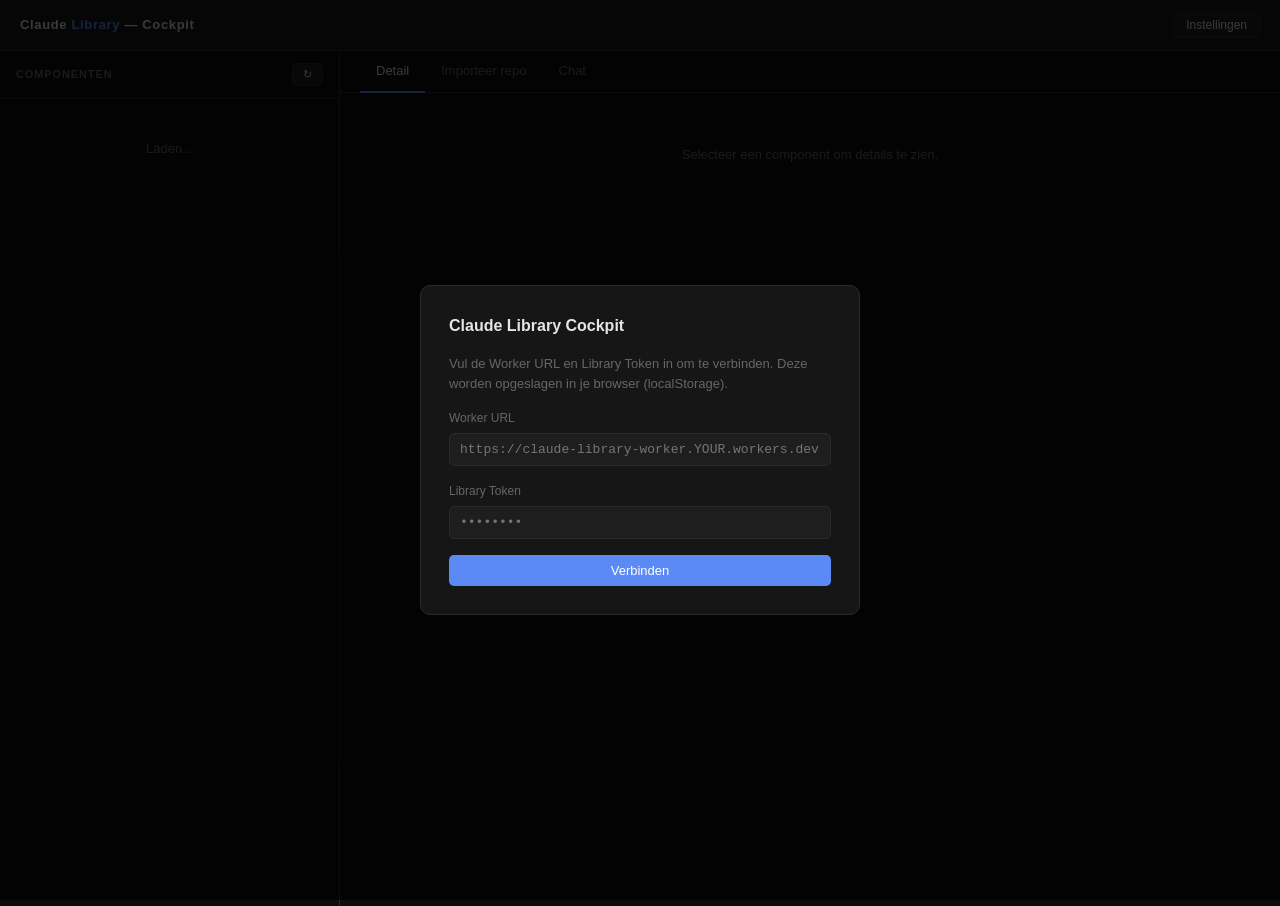
==== cockpit/index.html @ 7f13ed39 "chore: initiële Claude Library deploy — cockpit/index.html" ====
<!DOCTYPE html>
<html lang="nl">
<head>
  <meta charset="UTF-8">
  <meta name="viewport" content="width=device-width, initial-scale=1.0">
  <title>Claude Library — Cockpit</title>
  <style>
    *, *::before, *::after { box-sizing: border-box; margin: 0; padding: 0; }

    :root {
      --bg: #0d0d0d;
      --surface: #161616;
      --surface2: #1e1e1e;
      --border: #2a2a2a;
      --text: #e5e5e5;
      --muted: #666;
      --accent: #5b8af5;
      --accent-dim: #1a2a4a;
      --green: #4ade80;
      --red: #f87171;
      --skill: #6366f1;
      --agent: #8b5cf6;
      --mcp: #06b6d4;
      --memory: #10b981;
      --infra: #f59e0b;
      --tool: #ec4899;
    }

    body {
      background: var(--bg);
      color: var(--text);
      font-family: -apple-system, BlinkMacSystemFont, 'Segoe UI', sans-serif;
      font-size: 14px;
      line-height: 1.5;
      min-height: 100vh;
    }

    .app { display: grid; grid-template-rows: auto 1fr; min-height: 100vh; }

    header {
      border-bottom: 1px solid var(--border);
      padding: 12px 20px;
      display: flex;
      align-items: center;
      justify-content: space-between;
      background: var(--surface);
    }

    .logo { font-size: 13px; font-weight: 600; letter-spacing: 0.05em; }
    .logo span { color: var(--accent); }
    .header-actions { display: flex; gap: 8px; align-items: center; }

    main {
      display: grid;
      grid-template-columns: 340px 1fr;
      overflow: hidden;
      height: calc(100vh - 45px);
    }

    .sidebar {
      border-right: 1px solid var(--border);
      display: flex;
      flex-direction: column;
      overflow: hidden;
    }

    .sidebar-header {
      padding: 12px 16px;
      border-bottom: 1px solid var(--border);
      display: flex;
      align-items: center;
      justify-content: space-between;
      flex-shrink: 0;
    }

    .sidebar-title {
      font-size: 11px;
      font-weight: 600;
      letter-spacing: 0.08em;
      text-transform: uppercase;
      color: var(--muted);
    }

    .component-list { overflow-y: auto; flex: 1; padding: 8px; }

    .component-card {
      padding: 10px 12px;
      border: 1px solid var(--border);
      border-radius: 6px;
      margin-bottom: 6px;
      cursor: pointer;
      transition: border-color 0.1s, background 0.1s;
    }

    .component-card:hover { border-color: var(--accent); background: var(--surface2); }
    .component-card.selected { border-color: var(--accent); background: var(--accent-dim); }

    .card-top { display: flex; align-items: center; justify-content: space-between; margin-bottom: 4px; }
    .card-name { font-size: 13px; font-weight: 500; display: flex; align-items: center; gap: 6px; }
    .card-desc { font-size: 12px; color: var(--muted); line-height: 1.4; }

    .badge {
      font-size: 10px;
      font-weight: 600;
      letter-spacing: 0.06em;
      text-transform: uppercase;
      padding: 2px 7px;
      border-radius: 3px;
      flex-shrink: 0;
    }

    .badge-skill { background: color-mix(in srgb, var(--skill) 15%, transparent); color: var(--skill); }
    .badge-agent { background: color-mix(in srgb, var(--agent) 15%, transparent); color: var(--agent); }
    .badge-mcp { background: color-mix(in srgb, var(--mcp) 15%, transparent); color: var(--mcp); }
    .badge-memory { background: color-mix(in srgb, var(--memory) 15%, transparent); color: var(--memory); }
    .badge-infra { background: color-mix(in srgb, var(--infra) 15%, transparent); color: var(--infra); }
    .badge-tool { background: color-mix(in srgb, var(--tool) 15%, transparent); color: var(--tool); }

    .status-dot {
      width: 6px; height: 6px; border-radius: 50%;
      display: inline-block; flex-shrink: 0;
    }
    .status-active { background: var(--green); }
    .status-inactive { background: var(--muted); }

    .panel { display: flex; flex-direction: column; overflow: hidden; }

    .tabs {
      display: flex;
      border-bottom: 1px solid var(--border);
      padding: 0 20px;
      flex-shrink: 0;
    }

    .tab {
      padding: 10px 16px;
      font-size: 13px;
      cursor: pointer;
      border-bottom: 2px solid transparent;
      color: var(--muted);
      margin-bottom: -1px;
      transition: color 0.1s;
    }

    .tab:hover { color: var(--text); }
    .tab.active { color: var(--text); border-bottom-color: var(--accent); }

    .tab-content { flex: 1; overflow-y: auto; padding: 20px; display: none; flex-direction: column; gap: 16px; }
    .tab-content.active { display: flex; }

    .section-title {
      font-size: 11px;
      font-weight: 600;
      letter-spacing: 0.08em;
      text-transform: uppercase;
      color: var(--muted);
      margin-bottom: 10px;
    }

    .input-row { display: flex; gap: 8px; }

    input[type="text"], input[type="password"], textarea {
      background: var(--surface2);
      border: 1px solid var(--border);
      border-radius: 5px;
      color: var(--text);
      font-family: 'SF Mono', 'Fira Code', monospace;
      font-size: 13px;
      padding: 8px 10px;
      outline: none;
      transition: border-color 0.1s;
      width: 100%;
    }

    input[type="text"]:focus, input[type="password"]:focus, textarea:focus {
      border-color: var(--accent);
    }

    button {
      background: var(--accent);
      border: none;
      border-radius: 5px;
      color: #fff;
      cursor: pointer;
      font-size: 13px;
      font-weight: 500;
      padding: 8px 16px;
      white-space: nowrap;
      transition: opacity 0.1s;
    }

    button:hover { opacity: 0.85; }
    button:disabled { opacity: 0.4; cursor: not-allowed; }
    button.secondary { background: var(--surface2); border: 1px solid var(--border); color: var(--text); }
    button.secondary:hover { border-color: var(--accent); }

    .result-box {
      background: var(--surface2);
      border: 1px solid var(--border);
      border-radius: 5px;
      padding: 12px;
      font-size: 12px;
      font-family: 'SF Mono', 'Fira Code', monospace;
      line-height: 1.6;
    }

    .result-box.success { border-color: var(--green); }
    .result-box.error { border-color: var(--red); }
    .result-box a { color: var(--accent); }

    .chat-messages {
      flex: 1;
      overflow-y: auto;
      display: flex;
      flex-direction: column;
      gap: 12px;
      padding-bottom: 8px;
      min-height: 0;
    }

    .message {
      max-width: 85%;
      padding: 10px 14px;
      border-radius: 8px;
      font-size: 13px;
      line-height: 1.6;
    }

    .message.user {
      align-self: flex-end;
      background: var(--accent-dim);
      border: 1px solid color-mix(in srgb, var(--accent) 30%, transparent);
    }

    .message.assistant {
      align-self: flex-start;
      background: var(--surface2);
      border: 1px solid var(--border);
    }

    .chat-input-row { display: flex; gap: 8px; flex-shrink: 0; }
    .chat-input-row textarea { resize: none; height: 64px; }
    .chat-input-row button { align-self: flex-end; }

    .detail-grid {
      display: grid;
      grid-template-columns: 100px 1fr;
      gap: 8px 16px;
      align-items: start;
    }

    .detail-label { color: var(--muted); font-size: 12px; padding-top: 1px; }
    .detail-value { font-size: 13px; font-family: 'SF Mono', 'Fira Code', monospace; word-break: break-all; }

    .detail-tags { display: flex; flex-wrap: wrap; gap: 6px; }
    .tag {
      background: var(--surface2);
      border: 1px solid var(--border);
      border-radius: 3px;
      padding: 2px 8px;
      font-size: 11px;
      color: var(--muted);
    }

    .overlay {
      position: fixed; inset: 0;
      background: rgba(0,0,0,0.75);
      display: flex; align-items: center; justify-content: center;
      z-index: 100;
    }

    .overlay.hidden { display: none; }

    .modal {
      background: var(--surface);
      border: 1px solid var(--border);
      border-radius: 10px;
      padding: 28px;
      width: 440px;
      display: flex;
      flex-direction: column;
      gap: 16px;
    }

    .modal h2 { font-size: 16px; font-weight: 600; }
    .modal p { font-size: 13px; color: var(--muted); line-height: 1.5; }
    .field { display: flex; flex-direction: column; gap: 6px; }
    .field label { font-size: 12px; color: var(--muted); font-weight: 500; }

    .spinner {
      width: 14px; height: 14px;
      border: 2px solid var(--border);
      border-top-color: var(--accent);
      border-radius: 50%;
      animation: spin 0.6s linear infinite;
      display: inline-block;
    }

    @keyframes spin { to { transform: rotate(360deg); } }

    .empty-state { color: var(--muted); font-size: 13px; padding: 32px; text-align: center; }
  </style>
</head>
<body>

<div id="settings-overlay" class="overlay">
  <div class="modal">
    <h2>Claude Library Cockpit</h2>
    <p>Vul de Worker URL en Library Token in om te verbinden. Deze worden opgeslagen in je browser (localStorage).</p>
    <div class="field">
      <label>Worker URL</label>
      <input type="text" id="cfg-url" placeholder="https://claude-library-worker.YOUR.workers.dev">
    </div>
    <div class="field">
      <label>Library Token</label>
      <input type="password" id="cfg-token" placeholder="••••••••">
    </div>
    <button id="cfg-save">Verbinden</button>
  </div>
</div>

<div class="app">
  <header>
    <div class="logo">Claude <span>Library</span> — Cockpit</div>
    <div class="header-actions">
      <span id="worker-url-display" style="font-size:11px;color:var(--muted);font-family:monospace"></span>
      <button class="secondary" id="btn-settings" style="font-size:12px;padding:5px 12px">Instellingen</button>
    </div>
  </header>

  <main>
    <div class="sidebar">
      <div class="sidebar-header">
        <span class="sidebar-title">Componenten</span>
        <button class="secondary" id="btn-refresh" style="font-size:11px;padding:4px 10px">&#8635;</button>
      </div>
      <div class="component-list" id="component-list">
        <div class="empty-state">Laden...</div>
      </div>
    </div>

    <div class="panel">
      <div class="tabs">
        <div class="tab active" data-tab="detail">Detail</div>
        <div class="tab" data-tab="import">Importeer repo</div>
        <div class="tab" data-tab="chat">Chat</div>
      </div>

      <div class="tab-content active" id="tab-detail">
        <div id="detail-empty" class="empty-state">Selecteer een component om details te zien.</div>
        <div id="detail-view" style="display:none;flex-direction:column;gap:16px">
          <div class="section-title" id="detail-name"></div>
          <div class="detail-grid" id="detail-grid"></div>
          <div>
            <div class="section-title">Tags</div>
            <div class="detail-tags" id="detail-tags"></div>
          </div>
        </div>
      </div>

      <div class="tab-content" id="tab-import">
        <div>
          <div class="section-title">Externe repo importeren</div>
          <p style="font-size:12px;color:var(--muted);margin-bottom:12px">
            Voer een GitHub repo in met een <code style="font-family:monospace">components.json</code>.
            De Worker valideert de componenten en maakt automatisch een PR aan in claude-library.
          </p>
          <div class="input-row">
            <input type="text" id="import-input" placeholder="owner/repo-naam">
            <button id="import-btn">Importeer &#8594;</button>
          </div>
        </div>
        <div id="import-result" style="display:none" class="result-box"></div>
      </div>

      <div class="tab-content" id="tab-chat">
        <div class="chat-messages" id="chat-messages">
          <div class="empty-state">Stel een vraag over je library...</div>
        </div>
        <div class="chat-input-row">
          <textarea id="chat-input" placeholder="Typ je vraag... (Enter = verstuur, Shift+Enter = nieuwe regel)"></textarea>
          <button id="chat-send">Verstuur</button>
        </div>
      </div>
    </div>
  </main>
</div>

<script>
  var byId = function(id) { return document.getElementById(id); }

  function escHtml(s) {
    return String(s)
      .replace(/&/g, '&amp;')
      .replace(/</g, '&lt;')
      .replace(/>/g, '&gt;')
      .replace(/"/g, '&quot;');
  }

  // Config
  var CFG = {
    url: localStorage.getItem('workerUrl') || '',
    token: localStorage.getItem('libraryToken') || ''
  };

  function saveConfig() {
    localStorage.setItem('workerUrl', CFG.url);
    localStorage.setItem('libraryToken', CFG.token);
  }

  function showOverlay(show) {
    byId('settings-overlay').classList.toggle('hidden', !show);
  }

  function initConfig() {
    if (!CFG.url || !CFG.token) {
      showOverlay(true);
    } else {
      byId('worker-url-display').textContent = new URL(CFG.url).hostname;
      showOverlay(false);
      loadComponents();
    }
  }

  byId('cfg-url').value = CFG.url;
  byId('cfg-token').value = CFG.token;

  byId('cfg-save').addEventListener('click', function() {
    var url = byId('cfg-url').value.trim().replace(/\/$/, '');
    var token = byId('cfg-token').value.trim();
    if (!url || !token) { alert('Vul beide velden in.'); return; }
    try { new URL(url); } catch(e) { alert('Ongeldige URL.'); return; }
    CFG = { url: url, token: token };
    saveConfig();
    byId('worker-url-display').textContent = new URL(url).hostname;
    showOverlay(false);
    loadComponents();
  });

  byId('btn-settings').addEventListener('click', function() {
    byId('cfg-url').value = CFG.url;
    byId('cfg-token').value = CFG.token;
    showOverlay(true);
  });

  // API
  function apiFetch(path, opts) {
    opts = opts || {};
    var headers = Object.assign({ 'Content-Type': 'application/json' }, opts.headers || {});
    if (opts.auth !== false) { headers['Authorization'] = 'Bearer ' + CFG.token; }
    return fetch(CFG.url + path, Object.assign({}, opts, { headers: headers }))
      .then(function(resp) {
        return resp.json().catch(function() { return { error: 'Ongeldige server response' }; })
          .then(function(data) {
            if (!resp.ok) { throw new Error(data.error || 'HTTP ' + resp.status); }
            return data;
          });
      });
  }

  // Components
  var components = [];

  function loadComponents() {
    var list = byId('component-list');
    list.innerHTML = '<div class="empty-state"><span class="spinner"></span></div>';
    apiFetch('/components', { auth: false })
      .then(function(data) {
        components = data;
        renderComponents();
      })
      .catch(function(e) {
        list.textContent = '';
        var msg = document.createElement('div');
        msg.className = 'empty-state';
        msg.style.color = 'var(--red)';
        msg.textContent = 'Fout: ' + e.message;
        list.appendChild(msg);
      });
  }

  function renderComponents() {
    var list = byId('component-list');
    list.textContent = '';
    if (!components.length) {
      list.innerHTML = '<div class="empty-state">Geen componenten gevonden.</div>';
      return;
    }
    components.forEach(function(c, i) {
      var card = document.createElement('div');
      card.className = 'component-card';
      card.dataset.index = i;

      var top = document.createElement('div');
      top.className = 'card-top';

      var nameEl = document.createElement('span');
      nameEl.className = 'card-name';

      var dot = document.createElement('span');
      dot.className = 'status-dot status-' + (c.status === 'active' ? 'active' : 'inactive');
      nameEl.appendChild(dot);
      nameEl.appendChild(document.createTextNode(c.name));

      var badge = document.createElement('span');
      badge.className = 'badge badge-' + c.type;
      badge.textContent = c.type;

      top.appendChild(nameEl);
      top.appendChild(badge);

      var desc = document.createElement('div');
      desc.className = 'card-desc';
      desc.textContent = c.desc;

      card.appendChild(top);
      card.appendChild(desc);
      card.addEventListener('click', (function(idx) { return function() { selectComponent(idx); }; })(i));
      list.appendChild(card);
    });
  }

  function selectComponent(i) {
    var c = components[i];
    document.querySelectorAll('.component-card').forEach(function(card, idx) {
      card.classList.toggle('selected', idx === i);
    });

    byId('detail-empty').style.display = 'none';
    var dv = byId('detail-view');
    dv.style.display = 'flex';
    dv.style.flexDirection = 'column';
    dv.style.gap = '16px';

    byId('detail-name').textContent = c.name;

    var grid = byId('detail-grid');
    grid.textContent = '';
    var rows = [
      ['id', c.id], ['type', c.type], ['versie', c.version || '—'],
      ['auteur', c.author || '—'], ['status', c.status || '—'],
      ['bijgewerkt', c.updated || '—'], ['pad', c.path]
    ];
    rows.forEach(function(row) {
      var lEl = document.createElement('div');
      lEl.className = 'detail-label';
      lEl.textContent = row[0];
      var vEl = document.createElement('div');
      vEl.className = 'detail-value';
      vEl.textContent = String(row[1]);
      grid.appendChild(lEl);
      grid.appendChild(vEl);
    });

    var tagsEl = byId('detail-tags');
    tagsEl.textContent = '';
    (c.tags || []).forEach(function(t) {
      var span = document.createElement('span');
      span.className = 'tag';
      span.textContent = t;
      tagsEl.appendChild(span);
    });

    switchTab('detail');
  }

  byId('btn-refresh').addEventListener('click', loadComponents);

  // Tabs
  function switchTab(name) {
    document.querySelectorAll('.tab').forEach(function(t) {
      t.classList.toggle('active', t.dataset.tab === name);
    });
    document.querySelectorAll('.tab-content').forEach(function(t) {
      t.classList.toggle('active', t.id === 'tab-' + name);
    });
  }

  document.querySelectorAll('.tab').forEach(function(tab) {
    tab.addEventListener('click', function() { switchTab(tab.dataset.tab); });
  });

  // Import
  byId('import-btn').addEventListener('click', function() {
    var repo = byId('import-input').value.trim();
    if (!repo) return;
    if (!/^[a-zA-Z0-9._-]+\/[a-zA-Z0-9._-]+$/.test(repo)) {
      showImportResult(false, 'Ongeldig formaat. Gebruik "owner/repo".');
      return;
    }
    byId('import-btn').disabled = true;
    byId('import-btn').textContent = 'Bezig...';
    byId('import-result').style.display = 'none';

    apiFetch('/import-repo', { method: 'POST', body: JSON.stringify({ repo: repo }) })
      .then(function(r) {
        var result = byId('import-result');
        result.textContent = '';
        result.style.display = 'block';
        result.className = 'result-box success';

        var summary = document.createElement('div');
        summary.textContent = '✓ ' + r.components_imported + ' component(s) geïmporteerd, ' + r.files_committed + ' bestanden gecommit.';
        result.appendChild(summary);

        if (r.pr_url && r.pr_url.startsWith('https://')) {
          var link = document.createElement('a');
          link.href = r.pr_url;
          link.target = '_blank';
          link.rel = 'noopener noreferrer';
          link.textContent = 'PR #' + r.pr_number + ' bekijken →';
          result.appendChild(document.createTextNode('\n'));
          result.appendChild(link);
        }

        byId('import-input').value = '';
        loadComponents();
      })
      .catch(function(e) {
        showImportResult(false, e.message);
      })
      .finally(function() {
        byId('import-btn').disabled = false;
        byId('import-btn').textContent = 'Importeer →';
      });
  });

  byId('import-input').addEventListener('keydown', function(e) {
    if (e.key === 'Enter') { byId('import-btn').click(); }
  });

  function showImportResult(ok, text) {
    var el = byId('import-result');
    el.style.display = 'block';
    el.className = 'result-box ' + (ok ? 'success' : 'error');
    el.textContent = text;
  }

  // Chat
  var chatHistory = [];

  function sendChat() {
    var text = byId('chat-input').value.trim();
    if (!text) return;
    byId('chat-input').value = '';
    byId('chat-send').disabled = true;
    chatHistory.push({ role: 'user', content: text });
    renderChat();

    apiFetch('/chat', { method: 'POST', body: JSON.stringify({ messages: chatHistory }) })
      .then(function(r) {
        chatHistory.push({ role: 'assistant', content: (r.content && r.content[0] && r.content[0].text) || '(geen antwoord)' });
      })
      .catch(function(e) {
        chatHistory.push({ role: 'assistant', content: '⚠ Fout: ' + e.message });
      })
      .finally(function() {
        renderChat();
        byId('chat-send').disabled = false;
        byId('chat-input').focus();
      });
  }

  function renderChat() {
    var el = byId('chat-messages');
    el.textContent = '';
    if (!chatHistory.length) {
      el.innerHTML = '<div class="empty-state">Stel een vraag over je library...</div>';
      return;
    }
    chatHistory.forEach(function(m) {
      var div = document.createElement('div');
      div.className = 'message ' + m.role;
      div.textContent = m.content;
      el.appendChild(div);
    });
    el.scrollTop = el.scrollHeight;
  }

  byId('chat-send').addEventListener('click', sendChat);
  byId('chat-input').addEventListener('keydown', function(e) {
    if (e.key === 'Enter' && !e.shiftKey) { e.preventDefault(); sendChat(); }
  });

  initConfig();
</script>
</body>
</html>
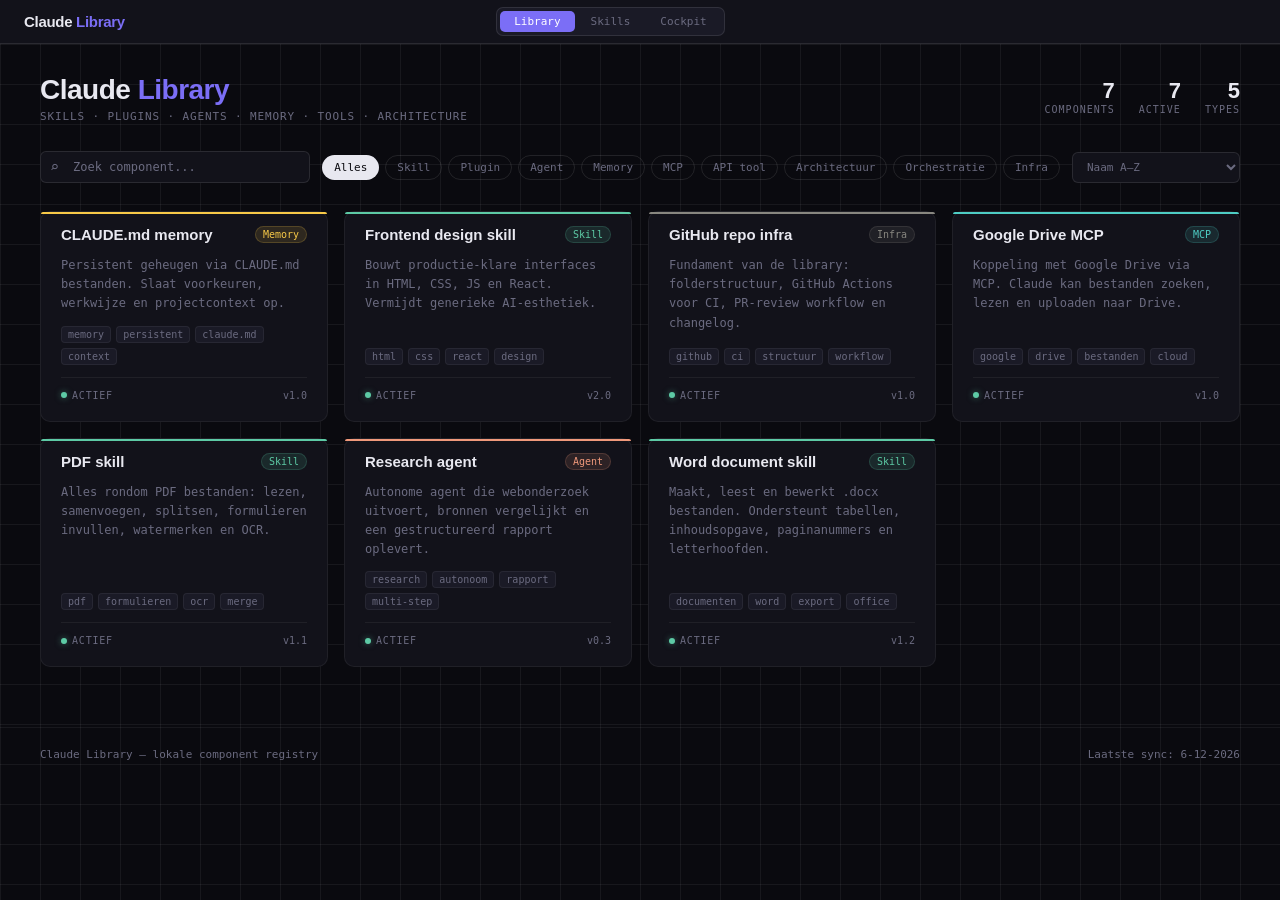
==== commit 07b73e19: "chore: initiële Claude Library deploy — update cockpit/index.html" ====
--- a/cockpit/index.html
+++ b/cockpit/index.html
@@ -1,688 +1,13 @@
 <!DOCTYPE html>
 <html lang="nl">
 <head>
-  <meta charset="UTF-8">
-  <meta name="viewport" content="width=device-width, initial-scale=1.0">
-  <title>Claude Library — Cockpit</title>
-  <style>
-    *, *::before, *::after { box-sizing: border-box; margin: 0; padding: 0; }
-
-    :root {
-      --bg: #0d0d0d;
-      --surface: #161616;
-      --surface2: #1e1e1e;
-      --border: #2a2a2a;
-      --text: #e5e5e5;
-      --muted: #666;
-      --accent: #5b8af5;
-      --accent-dim: #1a2a4a;
-      --green: #4ade80;
-      --red: #f87171;
-      --skill: #6366f1;
-      --agent: #8b5cf6;
-      --mcp: #06b6d4;
-      --memory: #10b981;
-      --infra: #f59e0b;
-      --tool: #ec4899;
-    }
-
-    body {
-      background: var(--bg);
-      color: var(--text);
-      font-family: -apple-system, BlinkMacSystemFont, 'Segoe UI', sans-serif;
-      font-size: 14px;
-      line-height: 1.5;
-      min-height: 100vh;
-    }
-
-    .app { display: grid; grid-template-rows: auto 1fr; min-height: 100vh; }
-
-    header {
-      border-bottom: 1px solid var(--border);
-      padding: 12px 20px;
-      display: flex;
-      align-items: center;
-      justify-content: space-between;
-      background: var(--surface);
-    }
-
-    .logo { font-size: 13px; font-weight: 600; letter-spacing: 0.05em; }
-    .logo span { color: var(--accent); }
-    .header-actions { display: flex; gap: 8px; align-items: center; }
-
-    main {
-      display: grid;
-      grid-template-columns: 340px 1fr;
-      overflow: hidden;
-      height: calc(100vh - 45px);
-    }
-
-    .sidebar {
-      border-right: 1px solid var(--border);
-      display: flex;
-      flex-direction: column;
-      overflow: hidden;
-    }
-
-    .sidebar-header {
-      padding: 12px 16px;
-      border-bottom: 1px solid var(--border);
-      display: flex;
-      align-items: center;
-      justify-content: space-between;
-      flex-shrink: 0;
-    }
-
-    .sidebar-title {
-      font-size: 11px;
-      font-weight: 600;
-      letter-spacing: 0.08em;
-      text-transform: uppercase;
-      color: var(--muted);
-    }
-
-    .component-list { overflow-y: auto; flex: 1; padding: 8px; }
-
-    .component-card {
-      padding: 10px 12px;
-      border: 1px solid var(--border);
-      border-radius: 6px;
-      margin-bottom: 6px;
-      cursor: pointer;
-      transition: border-color 0.1s, background 0.1s;
-    }
-
-    .component-card:hover { border-color: var(--accent); background: var(--surface2); }
-    .component-card.selected { border-color: var(--accent); background: var(--accent-dim); }
-
-    .card-top { display: flex; align-items: center; justify-content: space-between; margin-bottom: 4px; }
-    .card-name { font-size: 13px; font-weight: 500; display: flex; align-items: center; gap: 6px; }
-    .card-desc { font-size: 12px; color: var(--muted); line-height: 1.4; }
-
-    .badge {
-      font-size: 10px;
-      font-weight: 600;
-      letter-spacing: 0.06em;
-      text-transform: uppercase;
-      padding: 2px 7px;
-      border-radius: 3px;
-      flex-shrink: 0;
-    }
-
-    .badge-skill { background: color-mix(in srgb, var(--skill) 15%, transparent); color: var(--skill); }
-    .badge-agent { background: color-mix(in srgb, var(--agent) 15%, transparent); color: var(--agent); }
-    .badge-mcp { background: color-mix(in srgb, var(--mcp) 15%, transparent); color: var(--mcp); }
-    .badge-memory { background: color-mix(in srgb, var(--memory) 15%, transparent); color: var(--memory); }
-    .badge-infra { background: color-mix(in srgb, var(--infra) 15%, transparent); color: var(--infra); }
-    .badge-tool { background: color-mix(in srgb, var(--tool) 15%, transparent); color: var(--tool); }
-
-    .status-dot {
-      width: 6px; height: 6px; border-radius: 50%;
-      display: inline-block; flex-shrink: 0;
-    }
-    .status-active { background: var(--green); }
-    .status-inactive { background: var(--muted); }
-
-    .panel { display: flex; flex-direction: column; overflow: hidden; }
-
-    .tabs {
-      display: flex;
-      border-bottom: 1px solid var(--border);
-      padding: 0 20px;
-      flex-shrink: 0;
-    }
-
-    .tab {
-      padding: 10px 16px;
-      font-size: 13px;
-      cursor: pointer;
-      border-bottom: 2px solid transparent;
-      color: var(--muted);
-      margin-bottom: -1px;
-      transition: color 0.1s;
-    }
-
-    .tab:hover { color: var(--text); }
-    .tab.active { color: var(--text); border-bottom-color: var(--accent); }
-
-    .tab-content { flex: 1; overflow-y: auto; padding: 20px; display: none; flex-direction: column; gap: 16px; }
-    .tab-content.active { display: flex; }
-
-    .section-title {
-      font-size: 11px;
-      font-weight: 600;
-      letter-spacing: 0.08em;
-      text-transform: uppercase;
-      color: var(--muted);
-      margin-bottom: 10px;
-    }
-
-    .input-row { display: flex; gap: 8px; }
-
-    input[type="text"], input[type="password"], textarea {
-      background: var(--surface2);
-      border: 1px solid var(--border);
-      border-radius: 5px;
-      color: var(--text);
-      font-family: 'SF Mono', 'Fira Code', monospace;
-      font-size: 13px;
-      padding: 8px 10px;
-      outline: none;
-      transition: border-color 0.1s;
-      width: 100%;
-    }
-
-    input[type="text"]:focus, input[type="password"]:focus, textarea:focus {
-      border-color: var(--accent);
-    }
-
-    button {
-      background: var(--accent);
-      border: none;
-      border-radius: 5px;
-      color: #fff;
-      cursor: pointer;
-      font-size: 13px;
-      font-weight: 500;
-      padding: 8px 16px;
-      white-space: nowrap;
-      transition: opacity 0.1s;
-    }
-
-    button:hover { opacity: 0.85; }
-    button:disabled { opacity: 0.4; cursor: not-allowed; }
-    button.secondary { background: var(--surface2); border: 1px solid var(--border); color: var(--text); }
-    button.secondary:hover { border-color: var(--accent); }
-
-    .result-box {
-      background: var(--surface2);
-      border: 1px solid var(--border);
-      border-radius: 5px;
-      padding: 12px;
-      font-size: 12px;
-      font-family: 'SF Mono', 'Fira Code', monospace;
-      line-height: 1.6;
-    }
-
-    .result-box.success { border-color: var(--green); }
-    .result-box.error { border-color: var(--red); }
-    .result-box a { color: var(--accent); }
-
-    .chat-messages {
-      flex: 1;
-      overflow-y: auto;
-      display: flex;
-      flex-direction: column;
-      gap: 12px;
-      padding-bottom: 8px;
-      min-height: 0;
-    }
-
-    .message {
-      max-width: 85%;
-      padding: 10px 14px;
-      border-radius: 8px;
-      font-size: 13px;
-      line-height: 1.6;
-    }
-
-    .message.user {
-      align-self: flex-end;
-      background: var(--accent-dim);
-      border: 1px solid color-mix(in srgb, var(--accent) 30%, transparent);
-    }
-
-    .message.assistant {
-      align-self: flex-start;
-      background: var(--surface2);
-      border: 1px solid var(--border);
-    }
-
-    .chat-input-row { display: flex; gap: 8px; flex-shrink: 0; }
-    .chat-input-row textarea { resize: none; height: 64px; }
-    .chat-input-row button { align-self: flex-end; }
-
-    .detail-grid {
-      display: grid;
-      grid-template-columns: 100px 1fr;
-      gap: 8px 16px;
-      align-items: start;
-    }
-
-    .detail-label { color: var(--muted); font-size: 12px; padding-top: 1px; }
-    .detail-value { font-size: 13px; font-family: 'SF Mono', 'Fira Code', monospace; word-break: break-all; }
-
-    .detail-tags { display: flex; flex-wrap: wrap; gap: 6px; }
-    .tag {
-      background: var(--surface2);
-      border: 1px solid var(--border);
-      border-radius: 3px;
-      padding: 2px 8px;
-      font-size: 11px;
-      color: var(--muted);
-    }
-
-    .overlay {
-      position: fixed; inset: 0;
-      background: rgba(0,0,0,0.75);
-      display: flex; align-items: center; justify-content: center;
-      z-index: 100;
-    }
-
-    .overlay.hidden { display: none; }
-
-    .modal {
-      background: var(--surface);
-      border: 1px solid var(--border);
-      border-radius: 10px;
-      padding: 28px;
-      width: 440px;
-      display: flex;
-      flex-direction: column;
-      gap: 16px;
-    }
-
-    .modal h2 { font-size: 16px; font-weight: 600; }
-    .modal p { font-size: 13px; color: var(--muted); line-height: 1.5; }
-    .field { display: flex; flex-direction: column; gap: 6px; }
-    .field label { font-size: 12px; color: var(--muted); font-weight: 500; }
-
-    .spinner {
-      width: 14px; height: 14px;
-      border: 2px solid var(--border);
-      border-top-color: var(--accent);
-      border-radius: 50%;
-      animation: spin 0.6s linear infinite;
-      display: inline-block;
-    }
-
-    @keyframes spin { to { transform: rotate(360deg); } }
-
-    .empty-state { color: var(--muted); font-size: 13px; padding: 32px; text-align: center; }
-  </style>
+<meta charset="UTF-8">
+<meta http-equiv="refresh" content="0; url=../index.html#cockpit">
+<title>Claude Library — Cockpit</title>
 </head>
 <body>
-
-<div id="settings-overlay" class="overlay">
-  <div class="modal">
-    <h2>Claude Library Cockpit</h2>
-    <p>Vul de Worker URL en Library Token in om te verbinden. Deze worden opgeslagen in je browser (localStorage).</p>
-    <div class="field">
-      <label>Worker URL</label>
-      <input type="text" id="cfg-url" placeholder="https://claude-library-worker.YOUR.workers.dev">
-    </div>
-    <div class="field">
-      <label>Library Token</label>
-      <input type="password" id="cfg-token" placeholder="••••••••">
-    </div>
-    <button id="cfg-save">Verbinden</button>
-  </div>
-</div>
-
-<div class="app">
-  <header>
-    <div class="logo">Claude <span>Library</span> — Cockpit</div>
-    <div class="header-actions">
-      <span id="worker-url-display" style="font-size:11px;color:var(--muted);font-family:monospace"></span>
-      <button class="secondary" id="btn-settings" style="font-size:12px;padding:5px 12px">Instellingen</button>
-    </div>
-  </header>
-
-  <main>
-    <div class="sidebar">
-      <div class="sidebar-header">
-        <span class="sidebar-title">Componenten</span>
-        <button class="secondary" id="btn-refresh" style="font-size:11px;padding:4px 10px">&#8635;</button>
-      </div>
-      <div class="component-list" id="component-list">
-        <div class="empty-state">Laden...</div>
-      </div>
-    </div>
-
-    <div class="panel">
-      <div class="tabs">
-        <div class="tab active" data-tab="detail">Detail</div>
-        <div class="tab" data-tab="import">Importeer repo</div>
-        <div class="tab" data-tab="chat">Chat</div>
-      </div>
-
-      <div class="tab-content active" id="tab-detail">
-        <div id="detail-empty" class="empty-state">Selecteer een component om details te zien.</div>
-        <div id="detail-view" style="display:none;flex-direction:column;gap:16px">
-          <div class="section-title" id="detail-name"></div>
-          <div class="detail-grid" id="detail-grid"></div>
-          <div>
-            <div class="section-title">Tags</div>
-            <div class="detail-tags" id="detail-tags"></div>
-          </div>
-        </div>
-      </div>
-
-      <div class="tab-content" id="tab-import">
-        <div>
-          <div class="section-title">Externe repo importeren</div>
-          <p style="font-size:12px;color:var(--muted);margin-bottom:12px">
-            Voer een GitHub repo in met een <code style="font-family:monospace">components.json</code>.
-            De Worker valideert de componenten en maakt automatisch een PR aan in claude-library.
-          </p>
-          <div class="input-row">
-            <input type="text" id="import-input" placeholder="owner/repo-naam">
-            <button id="import-btn">Importeer &#8594;</button>
-          </div>
-        </div>
-        <div id="import-result" style="display:none" class="result-box"></div>
-      </div>
-
-      <div class="tab-content" id="tab-chat">
-        <div class="chat-messages" id="chat-messages">
-          <div class="empty-state">Stel een vraag over je library...</div>
-        </div>
-        <div class="chat-input-row">
-          <textarea id="chat-input" placeholder="Typ je vraag... (Enter = verstuur, Shift+Enter = nieuwe regel)"></textarea>
-          <button id="chat-send">Verstuur</button>
-        </div>
-      </div>
-    </div>
-  </main>
-</div>
-
 <script>
-  var byId = function(id) { return document.getElementById(id); }
-
-  function escHtml(s) {
-    return String(s)
-      .replace(/&/g, '&amp;')
-      .replace(/</g, '&lt;')
-      .replace(/>/g, '&gt;')
-      .replace(/"/g, '&quot;');
-  }
-
-  // Config
-  var CFG = {
-    url: localStorage.getItem('workerUrl') || '',
-    token: localStorage.getItem('libraryToken') || ''
-  };
-
-  function saveConfig() {
-    localStorage.setItem('workerUrl', CFG.url);
-    localStorage.setItem('libraryToken', CFG.token);
-  }
-
-  function showOverlay(show) {
-    byId('settings-overlay').classList.toggle('hidden', !show);
-  }
-
-  function initConfig() {
-    if (!CFG.url || !CFG.token) {
-      showOverlay(true);
-    } else {
-      byId('worker-url-display').textContent = new URL(CFG.url).hostname;
-      showOverlay(false);
-      loadComponents();
-    }
-  }
-
-  byId('cfg-url').value = CFG.url;
-  byId('cfg-token').value = CFG.token;
-
-  byId('cfg-save').addEventListener('click', function() {
-    var url = byId('cfg-url').value.trim().replace(/\/$/, '');
-    var token = byId('cfg-token').value.trim();
-    if (!url || !token) { alert('Vul beide velden in.'); return; }
-    try { new URL(url); } catch(e) { alert('Ongeldige URL.'); return; }
-    CFG = { url: url, token: token };
-    saveConfig();
-    byId('worker-url-display').textContent = new URL(url).hostname;
-    showOverlay(false);
-    loadComponents();
-  });
-
-  byId('btn-settings').addEventListener('click', function() {
-    byId('cfg-url').value = CFG.url;
-    byId('cfg-token').value = CFG.token;
-    showOverlay(true);
-  });
-
-  // API
-  function apiFetch(path, opts) {
-    opts = opts || {};
-    var headers = Object.assign({ 'Content-Type': 'application/json' }, opts.headers || {});
-    if (opts.auth !== false) { headers['Authorization'] = 'Bearer ' + CFG.token; }
-    return fetch(CFG.url + path, Object.assign({}, opts, { headers: headers }))
-      .then(function(resp) {
-        return resp.json().catch(function() { return { error: 'Ongeldige server response' }; })
-          .then(function(data) {
-            if (!resp.ok) { throw new Error(data.error || 'HTTP ' + resp.status); }
-            return data;
-          });
-      });
-  }
-
-  // Components
-  var components = [];
-
-  function loadComponents() {
-    var list = byId('component-list');
-    list.innerHTML = '<div class="empty-state"><span class="spinner"></span></div>';
-    apiFetch('/components', { auth: false })
-      .then(function(data) {
-        components = data;
-        renderComponents();
-      })
-      .catch(function(e) {
-        list.textContent = '';
-        var msg = document.createElement('div');
-        msg.className = 'empty-state';
-        msg.style.color = 'var(--red)';
-        msg.textContent = 'Fout: ' + e.message;
-        list.appendChild(msg);
-      });
-  }
-
-  function renderComponents() {
-    var list = byId('component-list');
-    list.textContent = '';
-    if (!components.length) {
-      list.innerHTML = '<div class="empty-state">Geen componenten gevonden.</div>';
-      return;
-    }
-    components.forEach(function(c, i) {
-      var card = document.createElement('div');
-      card.className = 'component-card';
-      card.dataset.index = i;
-
-      var top = document.createElement('div');
-      top.className = 'card-top';
-
-      var nameEl = document.createElement('span');
-      nameEl.className = 'card-name';
-
-      var dot = document.createElement('span');
-      dot.className = 'status-dot status-' + (c.status === 'active' ? 'active' : 'inactive');
-      nameEl.appendChild(dot);
-      nameEl.appendChild(document.createTextNode(c.name));
-
-      var badge = document.createElement('span');
-      badge.className = 'badge badge-' + c.type;
-      badge.textContent = c.type;
-
-      top.appendChild(nameEl);
-      top.appendChild(badge);
-
-      var desc = document.createElement('div');
-      desc.className = 'card-desc';
-      desc.textContent = c.desc;
-
-      card.appendChild(top);
-      card.appendChild(desc);
-      card.addEventListener('click', (function(idx) { return function() { selectComponent(idx); }; })(i));
-      list.appendChild(card);
-    });
-  }
-
-  function selectComponent(i) {
-    var c = components[i];
-    document.querySelectorAll('.component-card').forEach(function(card, idx) {
-      card.classList.toggle('selected', idx === i);
-    });
-
-    byId('detail-empty').style.display = 'none';
-    var dv = byId('detail-view');
-    dv.style.display = 'flex';
-    dv.style.flexDirection = 'column';
-    dv.style.gap = '16px';
-
-    byId('detail-name').textContent = c.name;
-
-    var grid = byId('detail-grid');
-    grid.textContent = '';
-    var rows = [
-      ['id', c.id], ['type', c.type], ['versie', c.version || '—'],
-      ['auteur', c.author || '—'], ['status', c.status || '—'],
-      ['bijgewerkt', c.updated || '—'], ['pad', c.path]
-    ];
-    rows.forEach(function(row) {
-      var lEl = document.createElement('div');
-      lEl.className = 'detail-label';
-      lEl.textContent = row[0];
-      var vEl = document.createElement('div');
-      vEl.className = 'detail-value';
-      vEl.textContent = String(row[1]);
-      grid.appendChild(lEl);
-      grid.appendChild(vEl);
-    });
-
-    var tagsEl = byId('detail-tags');
-    tagsEl.textContent = '';
-    (c.tags || []).forEach(function(t) {
-      var span = document.createElement('span');
-      span.className = 'tag';
-      span.textContent = t;
-      tagsEl.appendChild(span);
-    });
-
-    switchTab('detail');
-  }
-
-  byId('btn-refresh').addEventListener('click', loadComponents);
-
-  // Tabs
-  function switchTab(name) {
-    document.querySelectorAll('.tab').forEach(function(t) {
-      t.classList.toggle('active', t.dataset.tab === name);
-    });
-    document.querySelectorAll('.tab-content').forEach(function(t) {
-      t.classList.toggle('active', t.id === 'tab-' + name);
-    });
-  }
-
-  document.querySelectorAll('.tab').forEach(function(tab) {
-    tab.addEventListener('click', function() { switchTab(tab.dataset.tab); });
-  });
-
-  // Import
-  byId('import-btn').addEventListener('click', function() {
-    var repo = byId('import-input').value.trim();
-    if (!repo) return;
-    if (!/^[a-zA-Z0-9._-]+\/[a-zA-Z0-9._-]+$/.test(repo)) {
-      showImportResult(false, 'Ongeldig formaat. Gebruik "owner/repo".');
-      return;
-    }
-    byId('import-btn').disabled = true;
-    byId('import-btn').textContent = 'Bezig...';
-    byId('import-result').style.display = 'none';
-
-    apiFetch('/import-repo', { method: 'POST', body: JSON.stringify({ repo: repo }) })
-      .then(function(r) {
-        var result = byId('import-result');
-        result.textContent = '';
-        result.style.display = 'block';
-        result.className = 'result-box success';
-
-        var summary = document.createElement('div');
-        summary.textContent = '✓ ' + r.components_imported + ' component(s) geïmporteerd, ' + r.files_committed + ' bestanden gecommit.';
-        result.appendChild(summary);
-
-        if (r.pr_url && r.pr_url.startsWith('https://')) {
-          var link = document.createElement('a');
-          link.href = r.pr_url;
-          link.target = '_blank';
-          link.rel = 'noopener noreferrer';
-          link.textContent = 'PR #' + r.pr_number + ' bekijken →';
-          result.appendChild(document.createTextNode('\n'));
-          result.appendChild(link);
-        }
-
-        byId('import-input').value = '';
-        loadComponents();
-      })
-      .catch(function(e) {
-        showImportResult(false, e.message);
-      })
-      .finally(function() {
-        byId('import-btn').disabled = false;
-        byId('import-btn').textContent = 'Importeer →';
-      });
-  });
-
-  byId('import-input').addEventListener('keydown', function(e) {
-    if (e.key === 'Enter') { byId('import-btn').click(); }
-  });
-
-  function showImportResult(ok, text) {
-    var el = byId('import-result');
-    el.style.display = 'block';
-    el.className = 'result-box ' + (ok ? 'success' : 'error');
-    el.textContent = text;
-  }
-
-  // Chat
-  var chatHistory = [];
-
-  function sendChat() {
-    var text = byId('chat-input').value.trim();
-    if (!text) return;
-    byId('chat-input').value = '';
-    byId('chat-send').disabled = true;
-    chatHistory.push({ role: 'user', content: text });
-    renderChat();
-
-    apiFetch('/chat', { method: 'POST', body: JSON.stringify({ messages: chatHistory }) })
-      .then(function(r) {
-        chatHistory.push({ role: 'assistant', content: (r.content && r.content[0] && r.content[0].text) || '(geen antwoord)' });
-      })
-      .catch(function(e) {
-        chatHistory.push({ role: 'assistant', content: '⚠ Fout: ' + e.message });
-      })
-      .finally(function() {
-        renderChat();
-        byId('chat-send').disabled = false;
-        byId('chat-input').focus();
-      });
-  }
-
-  function renderChat() {
-    var el = byId('chat-messages');
-    el.textContent = '';
-    if (!chatHistory.length) {
-      el.innerHTML = '<div class="empty-state">Stel een vraag over je library...</div>';
-      return;
-    }
-    chatHistory.forEach(function(m) {
-      var div = document.createElement('div');
-      div.className = 'message ' + m.role;
-      div.textContent = m.content;
-      el.appendChild(div);
-    });
-    el.scrollTop = el.scrollHeight;
-  }
-
-  byId('chat-send').addEventListener('click', sendChat);
-  byId('chat-input').addEventListener('keydown', function(e) {
-    if (e.key === 'Enter' && !e.shiftKey) { e.preventDefault(); sendChat(); }
-  });
-
-  initConfig();
+  window.location.replace('../index.html');
 </script>
 </body>
 </html>
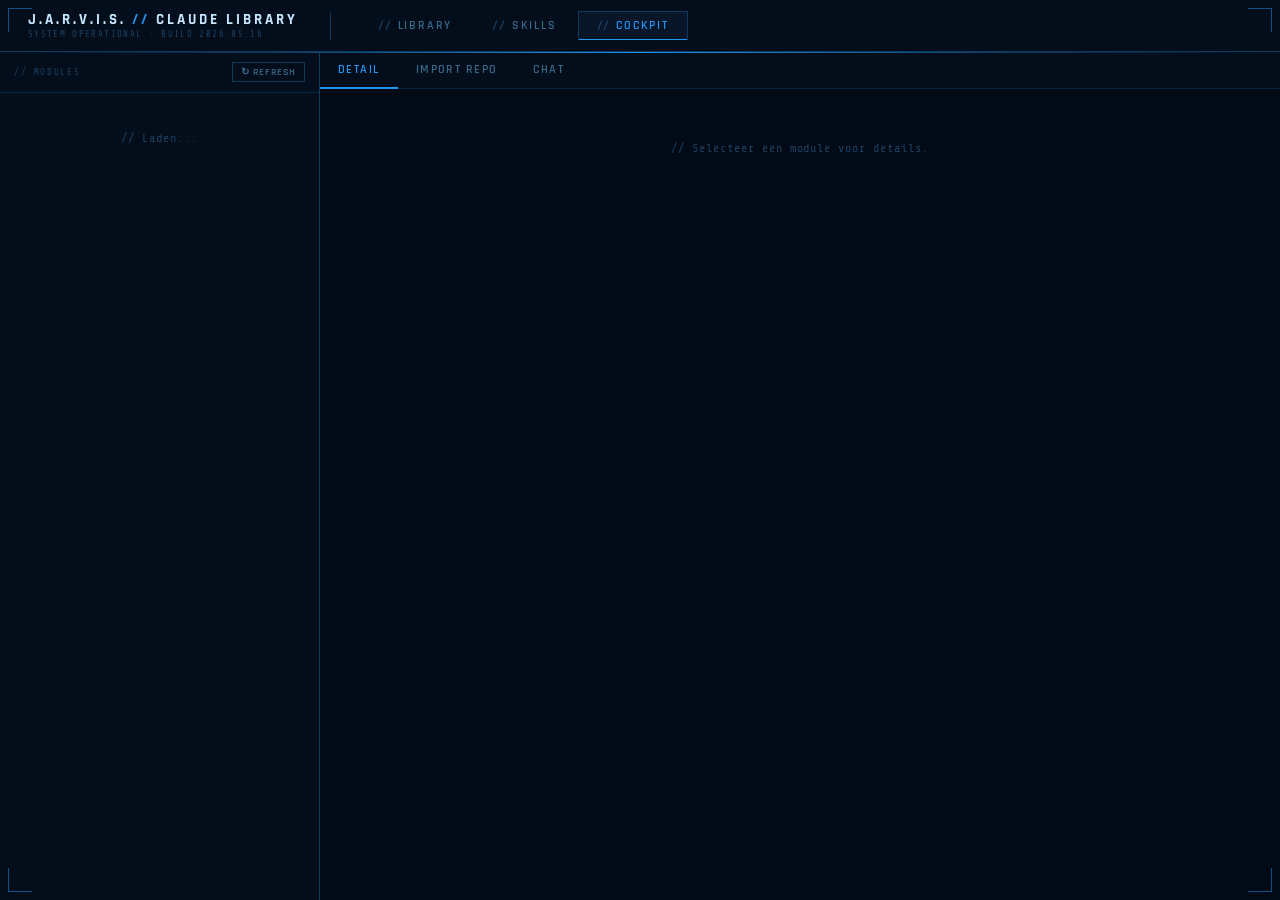
==== commit fbdd51f5: "fix: cockpit redirect naar #cockpit hash" ====
--- a/cockpit/index.html
+++ b/cockpit/index.html
@@ -7,7 +7,7 @@
 </head>
 <body>
 <script>
-  window.location.replace('../index.html');
+  window.location.replace('../index.html#cockpit');
 </script>
 </body>
 </html>
